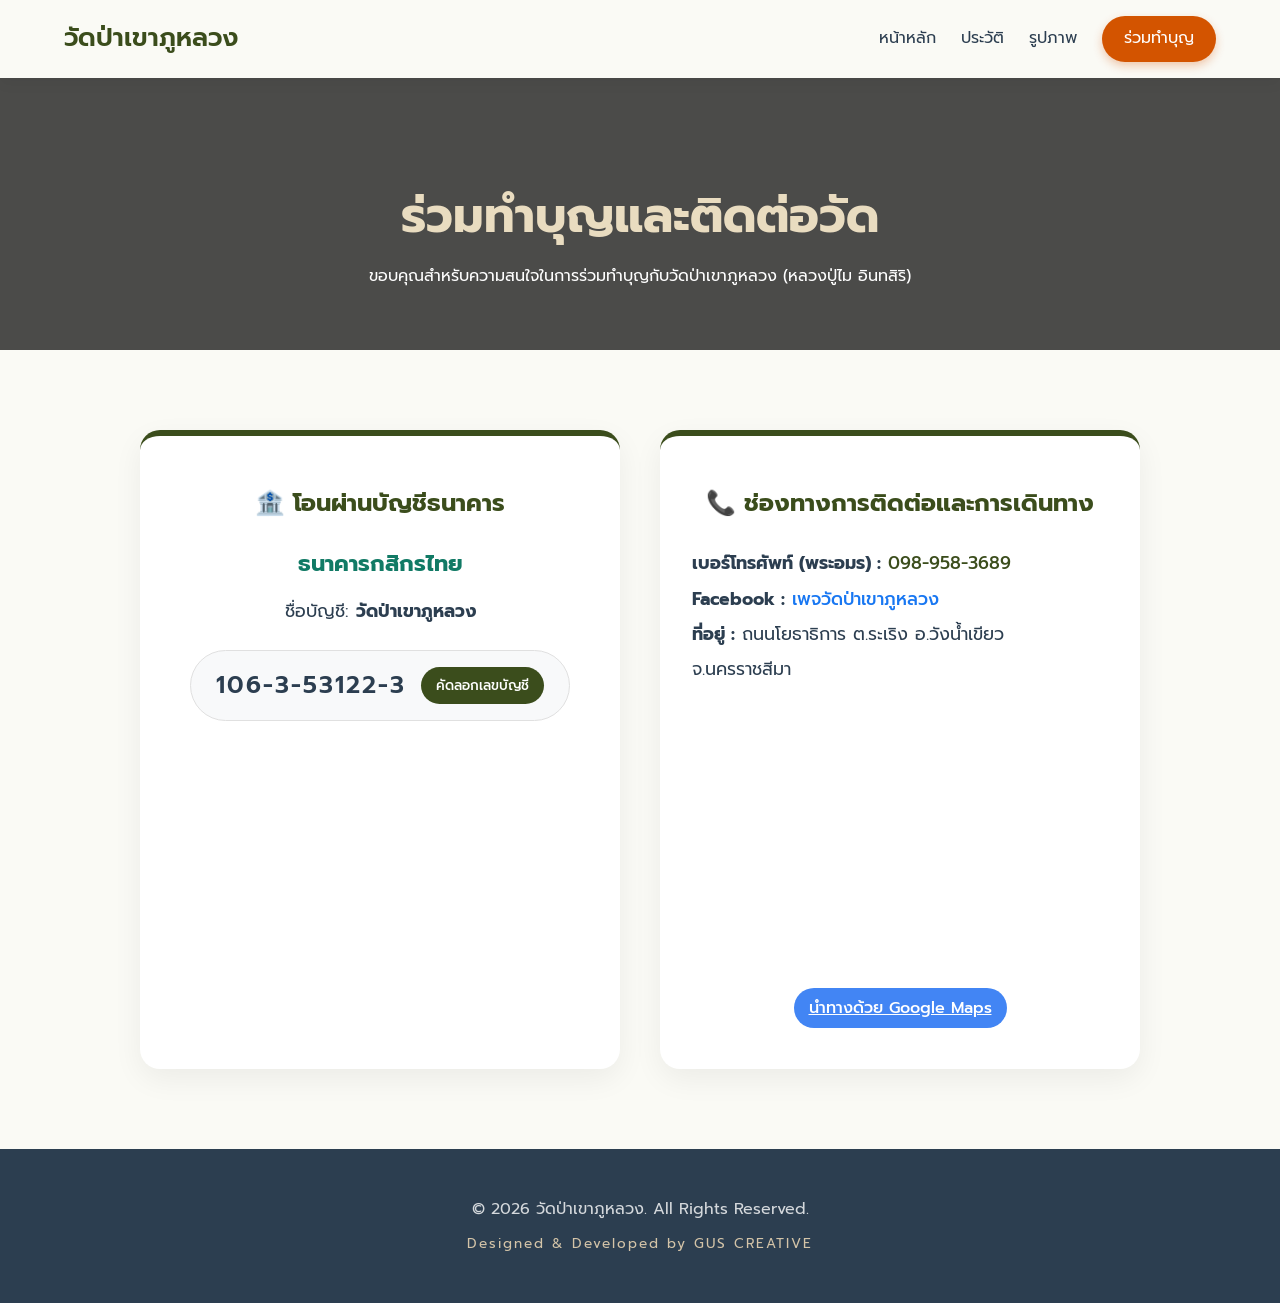
==== donate.html @ 94cb00bd "Add files via upload" ====
<!DOCTYPE html>
<html lang="th">
<head>
    <meta charset="UTF-8">
    <meta name="viewport" content="width=device-width, initial-scale=1.0">
    <title>ร่วมทำบุญและติดต่อ - วัดป่าเขาภูหลวง</title>
    <link href="https://fonts.googleapis.com/css2?family=Prompt:wght@300;400;500;600&display=swap" rel="stylesheet">
    <link rel="stylesheet" href="donate.css">
</head>
<body>

    <nav>
        <div class="logo">วัดป่าเขาภูหลวง</div>
        <div class="nav-links">
            <a href="index.html">หน้าหลัก</a>
            <a href="history.html">ประวัติ</a>
            <a href="gallery.html">รูปภาพ</a>
            <a href="donate.html" class="btn-donate">ร่วมทำบุญ</a>
        </div>
    </nav>

    <header class="page-header">
        <h1>ร่วมทำบุญและติดต่อวัด</h1>
        <p>ขอบคุณสำหรับความสนใจในการร่วมทำบุญกับวัดป่าเขาภูหลวง (หลวงปู่ไม อินทสิริ)</p>
    </header>

    <section class="donation-section">
        <div class="donation-container">
            
            <div class="donation-card">
                <h3>🏦 โอนผ่านบัญชีธนาคาร</h3>
                <div class="bank-details">
                    <h4 style="color: #117a65; font-size: 1.4rem; margin-bottom: 5px;">ธนาคารกสิกรไทย</h4>
                    <p style="font-size: 1.1rem;">ชื่อบัญชี: <strong>วัดป่าเขาภูหลวง</strong></p>
                    
                    <div class="account-number">
                        <span id="accNum">106-3-53122-3</span>
                        <button onclick="copyAccount()" class="btn-copy">คัดลอกเลขบัญชี</button>
                    </div>
                </div>
            </div>

            <div class="donation-card contact-map-wrapper">
                <h3>📞 ช่องทางการติดต่อและการเดินทาง</h3>
                
                <div style="text-align: left; margin-top: 15px; line-height: 2; font-size: 1.1rem;">
                    <p>
                        <strong>เบอร์โทรศัพท์ (พระอมร) :</strong> 
                        <a href="tel:0989583689" style="color: var(--primary-color); text-decoration: none; font-weight: 500;">098-958-3689</a>
                    </p>
                    <p>
                        <strong>Facebook :</strong> 
                        <a href="https://www.facebook.com/sitluangpormai" target="_blank" style="color: #1877F2; text-decoration: none; font-weight: 500;">เพจวัดป่าเขาภูหลวง</a>
                    </p>
                    <p>
                        <strong>ที่อยู่ :</strong> ถนนโยธาธิการ ต.ระเริง อ.วังน้ำเขียว จ.นครราชสีมา
                    </p>
                </div>

                <div class="map-embed">
                    <iframe 
                        src="https://www.google.com/maps/embed?pb=!1m18!1m12!1m3!1d15443.085023964115!2d101.81057471675271!3d14.612140411802956!2m3!1f0!2f0!3f0!3m2!1i1024!2i768!4f13.1!3m3!1m2!1s0x311ea345ca52ab65%3A0x1bd0701050e1bfe3!2z4Lin4Lix4LiU4Lib4LmI4Liy4LmA4LiC4Liy4Lig4Li54Lir4Lil4Lin4LiHIChFjYmD4Lib4Li54LmI4LmE4LihKQ!5e0!3m2!1sth!2sth!4v1712668581234!5m2!1sth!2sth" 
                        width="100%" 
                        height="250" 
                        style="border:0; border-radius: 12px; margin-top: 20px;" 
                        allowfullscreen="" 
                        loading="lazy" 
                        referrerpolicy="no-referrer-when-downgrade">
                    </iframe>
                </div>
                
                <div style="margin-top: 30px;">
                    <a href="https://goo.gl/maps/sYjhA1Bx4KXVGBxV8" target="_blank" class="btn-copy" style="background-color: #4285F4;">นำทางด้วย Google Maps</a>
                </div>
            </div>
            
        </div>
    </section>

    <footer>
        <p>&copy; 2026 วัดป่าเขาภูหลวง. All Rights Reserved.</p>
        <div class="brand-credit">Designed & Developed by GUS CREATIVE</div>
    </footer>

    <script src="donate.js"></script>
</body>
</html>
---- donate.css ----
:root {
    --primary-color: #3b4d1c;
    --secondary-color: #E9DCC0; 
    --bg-color: #FAFAF5; 
    --text-dark: #2C3E50;
    --text-light: #FFFFFF;
}

* { 
    margin: 0; 
    padding: 0; 
    box-sizing: border-box; 
    font-family: 'Prompt', sans-serif; 
}

body { 
    background-color: var(--bg-color); 
    color: var(--text-dark); 
    line-height: 1.6; 
}

nav { 
    display: flex; 
    justify-content: space-between; 
    align-items: center; 
    padding: 1rem 5%; 
    background-color: rgba(250, 250, 245, 0.98); 
    position: sticky; 
    top: 0; 
    z-index: 100; 
    box-shadow: 0 4px 15px rgba(0,0,0,0.05); 
}

.logo { 
    font-size: 1.6rem; 
    font-weight: 600; 
    color: var(--primary-color); 
}

.nav-links {
    display: flex;
    align-items: center;
}

.nav-links a { 
    margin-left: 25px; 
    text-decoration: none; 
    color: var(--text-dark); 
    transition: color 0.3s; 
    font-weight: 400;
}

.nav-links a:hover { 
    color: var(--primary-color); 
}

.btn-donate { 
    background-color: #D35400; 
    color: white !important; 
    padding: 10px 22px; 
    border-radius: 25px; 
    font-weight: 500; 
    transition: all 0.3s;
    box-shadow: 0 4px 10px rgba(211, 84, 0, 0.3);
}

.btn-donate:hover {
    background-color: #E67E22;
    transform: translateY(-2px);
}

.hero { 
    min-height: 75vh; 
    display: flex;
    flex-direction: column;
    justify-content: center;
    align-items: center;
    text-align: center;
    padding: 0 20px;
    color: var(--text-light);
    background: linear-gradient(rgba(0,0,0,0.5), rgba(0,0,0,0.5)), 
                url('https://scontent.fcnx4-2.fna.fbcdn.net/v/t39.30808-6/471195833_1159694345512159_1511739356763089182_n.jpg?_nc_cat=103&ccb=1-7&_nc_sid=2a1932&_nc_ohc=rIkBIbr9P20Q7kNvwF-YS5R&_nc_oc=AdqcYTpGYsGMO0iuJV0rfl1IAyuDRtKTvavtR8X2VfYIF-puEJbiBrlplp94xKaIySbFQOxl0DuNsHIF4S7m2ZBV&_nc_zt=23&_nc_ht=scontent.fcnx4-2.fna&_nc_gid=cugwUnq4CBZCeFwXaMp7Hw&_nc_ss=7a3a8&oh=00_Af2isCaeFviKA_BOfjp_LzmVVNdBkNElm8Gs-_6reE5Hdg&oe=69DC160B') 
                center/cover no-repeat;
}

.hero h1 { 
    font-size: 3.8rem; 
    margin-bottom: 5px; 
    text-shadow: 2px 2px 8px rgba(0,0,0,0.8); 
}

.hero p { 
    font-size: 1.5rem; 
    font-weight: 300; 
    text-shadow: 1px 1px 5px rgba(0,0,0,0.8);
}

.dhamma-quote { 
    background-color: var(--secondary-color); 
    padding: 4rem 10%; 
    text-align: center; 
    color: var(--text-dark); 
    border-bottom: 4px solid var(--primary-color);
}

.dhamma-quote p { 
    font-size: 1.8rem; 
    font-style: italic; 
    font-weight: 500; 
    color: var(--primary-color);
}

.info-section { 
    padding: 5rem 10%; 
    text-align: center; 
}

.info-section h2 { 
    margin-bottom: 3.5rem; 
    color: var(--primary-color); 
    font-size: 2.2rem; 
}

.cards { 
    display: grid; 
    grid-template-columns: repeat(auto-fit, minmax(300px, 1fr)); 
    gap: 2.5rem; 
}

.card { 
    background: white; 
    padding: 3rem 2rem; 
    border-radius: 15px; 
    box-shadow: 0 10px 30px rgba(0,0,0,0.08); 
    transition: transform 0.3s, box-shadow 0.3s; 
}

.card:hover { 
    transform: translateY(-10px); 
    box-shadow: 0 15px 40px rgba(0,0,0,0.12);
}

.card h3 { 
    color: var(--primary-color); 
    margin-bottom: 1.2rem; 
    font-size: 1.4rem;
}

.card a { 
    display: inline-block; 
    margin-top: 1.5rem; 
    text-decoration: none; 
    color: var(--primary-color); 
    font-weight: 600; 
    position: relative;
}

.card a::after {
    content: '';
    position: absolute;
    width: 100%;
    height: 2px;
    background-color: var(--primary-color);
    bottom: -4px;
    left: 0;
    transition: width 0.3s;
}

.card a:hover::after {
    width: 50%;
}

.page-header {
    background: linear-gradient(rgba(0,0,0,0.7), rgba(0,0,0,0.7)), 
                url('https://scontent.fcnx4-2.fna.fbcdn.net/v/t39.30808-6/471195833_1159694345512159_1511739356763089182_n.jpg?_nc_cat=103&ccb=1-7&_nc_sid=2a1932&_nc_ohc=rIkBIbr9P20Q7kNvwF-YS5R&_nc_oc=AdqcYTpGYsGMO0iuJV0rfl1IAyuDRtKTvavtR8X2VfYIF-puEJbiBrlplp94xKaIySbFQOxl0DuNsHIF4S7m2ZBV&_nc_zt=23&_nc_ht=scontent.fcnx4-2.fna&_nc_gid=cugwUnq4CBZCeFwXaMp7Hw&_nc_ss=7a3a8&oh=00_Af2isCaeFviKA_BOfjp_LzmVVNdBkNElm8Gs-_6reE5Hdg&oe=69DC160B') 
                center/cover no-repeat;
    color: var(--text-light);
    text-align: center;
    padding: 100px 20px 60px;
}

.page-header h1 {
    font-size: 3rem;
    margin-bottom: 10px;
    color: var(--secondary-color);
}

.donation-section {
    padding: 5rem 10%;
    background-color: var(--bg-color);
}

.donation-container {
    display: flex;
    flex-wrap: wrap;
    gap: 40px;
    justify-content: center;
    max-width: 1000px;
    margin: 0 auto;
}

.donation-card {
    background: white;
    padding: 3rem 2rem;
    border-radius: 20px;
    box-shadow: 0 10px 30px rgba(0,0,0,0.06);
    flex: 1;
    min-width: 300px;
    text-align: center;
    border-top: 6px solid var(--primary-color);
}

.donation-card h3 {
    color: var(--primary-color);
    margin-bottom: 1.5rem;
    font-size: 1.5rem;
}

.bank-details {
    display: flex;
    flex-direction: column;
    align-items: center;
    gap: 10px;
    margin-top: 20px;
}

.bank-name {
    color: #117a65;
    font-size: 1.4rem;
    margin-bottom: 5px;
}

.account-name {
    font-size: 1.1rem;
}

.account-number {
    display: inline-flex;
    align-items: center;
    flex-wrap: wrap;
    justify-content: center;
    gap: 15px;
    background: #f8f9fa;
    padding: 15px 25px;
    border-radius: 50px;
    margin-top: 15px;
    border: 1px solid #e0e0e0;
}

.account-number span {
    font-size: 1.5rem;
    font-weight: 600;
    letter-spacing: 2px;
    color: var(--text-dark);
}

.btn-copy {
    background: var(--primary-color);
    color: white;
    border: none;
    padding: 8px 15px;
    border-radius: 20px;
    cursor: pointer;
    font-weight: 500;
    transition: background 0.3s;
}

.btn-copy:hover {
    background: #2a3814;
}

.contact-details {
    text-align: left;
    margin-top: 20px;
    line-height: 2;
    display: inline-block;
    font-size: 1.1rem;
}

.phone-link {
    color: var(--primary-color);
    text-decoration: none;
    font-weight: 500;
}

.fb-link {
    color: #1877F2;
    text-decoration: none;
    font-weight: 500;
}

.back-btn-container {
    margin-top: 40px;
}

.btn-back {
    background: var(--text-dark);
    color: white;
    padding: 10px 25px;
    border-radius: 25px;
    text-decoration: none;
    display: inline-block;
    font-weight: 500;
    transition: background 0.3s;
}

.btn-back:hover {
    background: #1a252f;
}

footer { 
    background-color: var(--text-dark); 
    color: var(--text-light); 
    text-align: center; 
    padding: 3rem 0; 
}

footer p { 
    font-size: 1rem; 
    opacity: 0.8; 
    margin-bottom: 10px;
}

.brand-credit {
    font-size: 0.85rem;
    color: #D4C4A8;
    letter-spacing: 2px;
}

@media (max-width: 768px) {
    nav {
        flex-direction: column;
        padding: 1rem;
        gap: 1rem;
    }
    
    .nav-links {
        flex-wrap: wrap; 
        justify-content: center;
        gap: 15px;
    }
    
    .nav-links a {
        margin-left: 0;
        font-size: 1rem;
    }

    .hero {
        min-height: 60vh;
        padding: 2rem 20px;
    }

    .hero h1 {
        font-size: 2.5rem; 
    }

    .dhamma-quote {
        padding: 3rem 5%;
    }

    .info-section {
        padding: 4rem 5%;
    }
    
    .page-header {
        padding: 80px 20px 40px;
    }
    
    .page-header h1 {
        font-size: 2.2rem;
    }
}
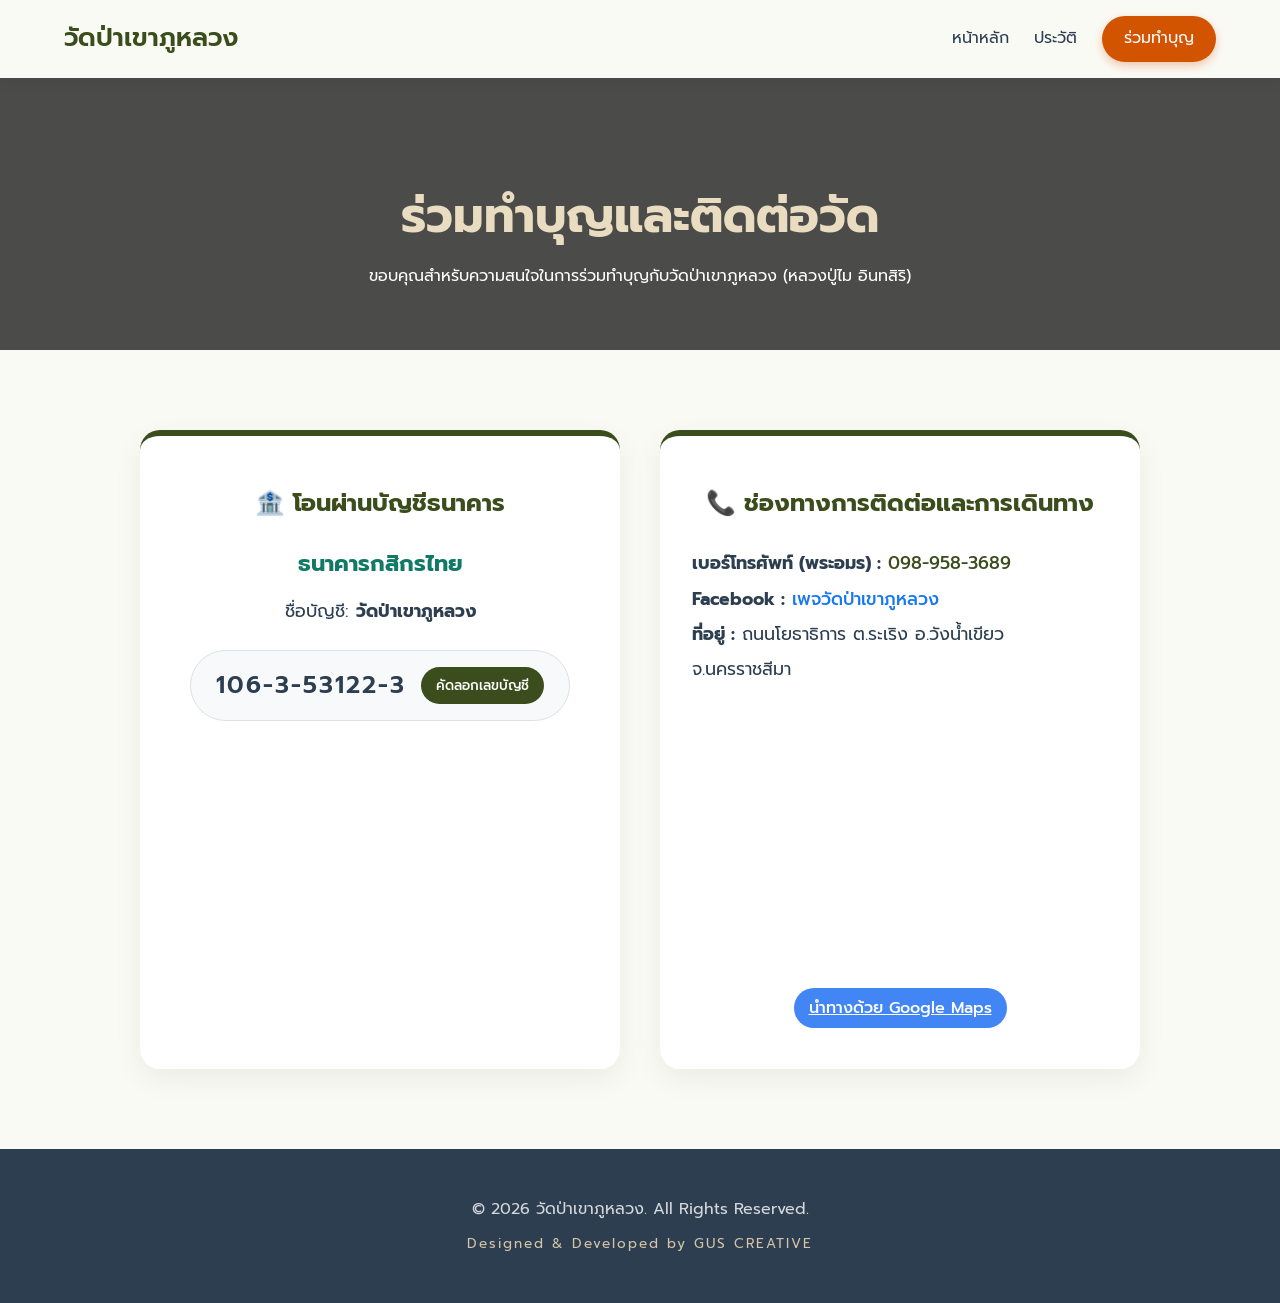
==== commit a8790351: "Update donate.html" ====
--- a/donate.html
+++ b/donate.html
@@ -14,7 +14,6 @@
         <div class="nav-links">
             <a href="index.html">หน้าหลัก</a>
             <a href="history.html">ประวัติ</a>
-            <a href="gallery.html">รูปภาพ</a>
             <a href="donate.html" class="btn-donate">ร่วมทำบุญ</a>
         </div>
     </nav>
@@ -84,4 +83,4 @@
 
     <script src="donate.js"></script>
 </body>
-</html>+</html>
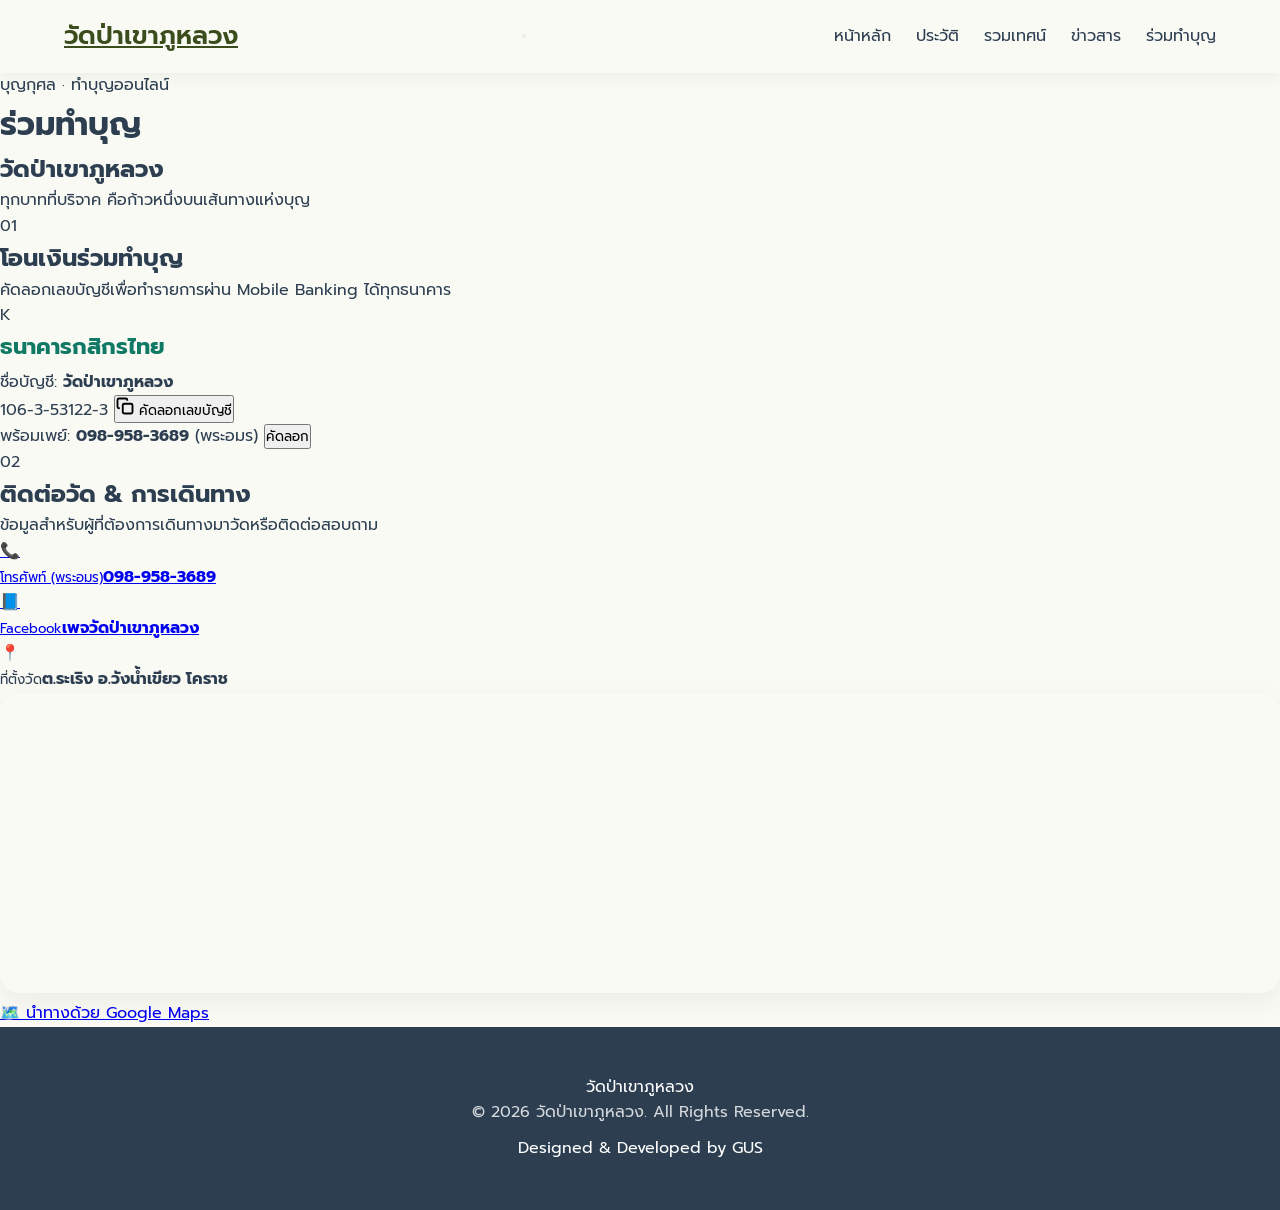
==== commit d1b16095: "Update donate.html" ====
--- a/donate.html
+++ b/donate.html
@@ -1,86 +1,117 @@
 <!DOCTYPE html>
 <html lang="th">
 <head>
-    <meta charset="UTF-8">
-    <meta name="viewport" content="width=device-width, initial-scale=1.0">
-    <title>ร่วมทำบุญและติดต่อ - วัดป่าเขาภูหลวง</title>
-    <link href="https://fonts.googleapis.com/css2?family=Prompt:wght@300;400;500;600&display=swap" rel="stylesheet">
-    <link rel="stylesheet" href="donate.css">
+  <meta charset="UTF-8">
+  <meta name="viewport" content="width=device-width, initial-scale=1.0">
+  <title>ร่วมทำบุญ — วัดป่าเขาภูหลวง</title>
+  <link href="https://fonts.googleapis.com/css2?family=Noto+Serif+Thai:wght@300;400;500;600;700&family=Prompt:wght@300;400;500;600&display=swap" rel="stylesheet">
+  <link rel="stylesheet" href="donate.css">
 </head>
 <body>
 
-    <nav>
-        <div class="logo">วัดป่าเขาภูหลวง</div>
-        <div class="nav-links">
-            <a href="index.html">หน้าหลัก</a>
-            <a href="history.html">ประวัติ</a>
-            <a href="donate.html" class="btn-donate">ร่วมทำบุญ</a>
-        </div>
-    </nav>
+<nav>
+  <a href="index.html" class="logo">วัดป่าเขาภูหลวง</a>
+  
+  <button class="hamburger" id="hamburgerNav" aria-label="เมนูหลัก">
+    <span></span><span></span><span></span>
+  </button>
 
-    <header class="page-header">
-        <h1>ร่วมทำบุญและติดต่อวัด</h1>
-        <p>ขอบคุณสำหรับความสนใจในการร่วมทำบุญกับวัดป่าเขาภูหลวง (หลวงปู่ไม อินทสิริ)</p>
-    </header>
+  <div class="nav-links" id="mainNavLinks">
+    <a href="index.html">หน้าหลัก</a>
+    <a href="history.html">ประวัติ</a>
+    <a href="teachings.html">รวมเทศน์</a>
+    <a href="news.html">ข่าวสาร</a>
+    <a href="donate.html" class="btn-donate-nav active-link">ร่วมทำบุญ</a>
+  </div>
+</nav>
 
-    <section class="donation-section">
-        <div class="donation-container">
-            
-            <div class="donation-card">
-                <h3>🏦 โอนผ่านบัญชีธนาคาร</h3>
-                <div class="bank-details">
-                    <h4 style="color: #117a65; font-size: 1.4rem; margin-bottom: 5px;">ธนาคารกสิกรไทย</h4>
-                    <p style="font-size: 1.1rem;">ชื่อบัญชี: <strong>วัดป่าเขาภูหลวง</strong></p>
-                    
-                    <div class="account-number">
-                        <span id="accNum">106-3-53122-3</span>
-                        <button onclick="copyAccount()" class="btn-copy">คัดลอกเลขบัญชี</button>
-                    </div>
-                </div>
-            </div>
+<header class="page-hero">
+  <div class="lotus-bg"></div>
+  <div class="hero-inner">
+    <div class="hero-tag">บุญกุศล · ทำบุญออนไลน์</div>
+    <h1>ร่วมทำบุญ</h1>
+    <h2 class="hero-sub">วัดป่าเขาภูหลวง</h2>
+    <p>ทุกบาทที่บริจาค คือก้าวหนึ่งบนเส้นทางแห่งบุญ</p>
+  </div>
+</header>
 
-            <div class="donation-card contact-map-wrapper">
-                <h3>📞 ช่องทางการติดต่อและการเดินทาง</h3>
-                
-                <div style="text-align: left; margin-top: 15px; line-height: 2; font-size: 1.1rem;">
-                    <p>
-                        <strong>เบอร์โทรศัพท์ (พระอมร) :</strong> 
-                        <a href="tel:0989583689" style="color: var(--primary-color); text-decoration: none; font-weight: 500;">098-958-3689</a>
-                    </p>
-                    <p>
-                        <strong>Facebook :</strong> 
-                        <a href="https://www.facebook.com/sitluangpormai" target="_blank" style="color: #1877F2; text-decoration: none; font-weight: 500;">เพจวัดป่าเขาภูหลวง</a>
-                    </p>
-                    <p>
-                        <strong>ที่อยู่ :</strong> ถนนโยธาธิการ ต.ระเริง อ.วังน้ำเขียว จ.นครราชสีมา
-                    </p>
-                </div>
+<main class="donate-main">
 
-                <div class="map-embed">
-                    <iframe 
-                        src="https://www.google.com/maps/embed?pb=!1m18!1m12!1m3!1d15443.085023964115!2d101.81057471675271!3d14.612140411802956!2m3!1f0!2f0!3f0!3m2!1i1024!2i768!4f13.1!3m3!1m2!1s0x311ea345ca52ab65%3A0x1bd0701050e1bfe3!2z4Lin4Lix4LiU4Lib4LmI4Liy4LmA4LiC4Liy4Lig4Li54Lir4Lil4Lin4LiHIChFjYmD4Lib4Li54LmI4LmE4LihKQ!5e0!3m2!1sth!2sth!4v1712668581234!5m2!1sth!2sth" 
-                        width="100%" 
-                        height="250" 
-                        style="border:0; border-radius: 12px; margin-top: 20px;" 
-                        allowfullscreen="" 
-                        loading="lazy" 
-                        referrerpolicy="no-referrer-when-downgrade">
-                    </iframe>
-                </div>
-                
-                <div style="margin-top: 30px;">
-                    <a href="https://goo.gl/maps/sYjhA1Bx4KXVGBxV8" target="_blank" class="btn-copy" style="background-color: #4285F4;">นำทางด้วย Google Maps</a>
-                </div>
-            </div>
-            
-        </div>
-    </section>
+  <section class="section-block">
+    <div class="section-head">
+      <span class="sec-num">01</span>
+      <div>
+        <h2 class="sec-title">โอนเงินร่วมทำบุญ</h2>
+        <p class="sec-desc">คัดลอกเลขบัญชีเพื่อทำรายการผ่าน Mobile Banking ได้ทุกธนาคาร</p>
+      </div>
+    </div>
 
-    <footer>
-        <p>&copy; 2026 วัดป่าเขาภูหลวง. All Rights Reserved.</p>
-        <div class="brand-credit">Designed & Developed by GUS CREATIVE</div>
-    </footer>
+    <div class="simple-donate-card">
+      <div class="bank-icon-large">K</div>
+      <h3 class="bank-name">ธนาคารกสิกรไทย</h3>
+      <p class="acc-name">ชื่อบัญชี: <b>วัดป่าเขาภูหลวง</b></p>
+      
+      <div class="acc-box">
+        <span class="acc-number">106-3-53122-3</span>
+        <button class="btn-copy-main" onclick="copyText('1063531223', 'คัดลอกเลขบัญชีเรียบร้อย ✓')">
+          <svg width="18" height="18" viewBox="0 0 24 24" fill="none" stroke="currentColor" stroke-width="2.5"><rect x="9" y="9" width="13" height="13" rx="2"/><path d="M5 15H4a2 2 0 01-2-2V4a2 2 0 012-2h9a2 2 0 012 2v1"/></svg>
+          คัดลอกเลขบัญชี
+        </button>
+      </div>
 
-    <script src="donate.js"></script>
+      <div class="promptpay-box">
+        <span>พร้อมเพย์: <b>098-958-3689</b> (พระอมร)</span>
+        <button class="btn-copy-small" onclick="copyText('0989583689', 'คัดลอกเบอร์พร้อมเพย์เรียบร้อย ✓')">คัดลอก</button>
+      </div>
+    </div>
+  </section>
+
+  <section class="section-block section-alt">
+    <div class="section-head">
+      <span class="sec-num">02</span>
+      <div>
+        <h2 class="sec-title">ติดต่อวัด & การเดินทาง</h2>
+        <p class="sec-desc">ข้อมูลสำหรับผู้ที่ต้องการเดินทางมาวัดหรือติดต่อสอบถาม</p>
+      </div>
+    </div>
+
+    <div class="contact-row">
+      <a href="tel:0989583689" class="contact-pill">
+        <div class="c-icon phone-icon">📞</div>
+        <div><small>โทรศัพท์ (พระอมร)</small><b>098-958-3689</b></div>
+      </a>
+      <a href="https://www.facebook.com/sitluangpormai" target="_blank" class="contact-pill">
+        <div class="c-icon fb-icon">📘</div>
+        <div><small>Facebook</small><b>เพจวัดป่าเขาภูหลวง</b></div>
+      </a>
+      <div class="contact-pill no-link">
+        <div class="c-icon map-icon">📍</div>
+        <div><small>ที่ตั้งวัด</small><b>ต.ระเริง อ.วังน้ำเขียว โคราช</b></div>
+      </div>
+    </div>
+
+    <div class="map-container">
+      <iframe
+        src="https://www.google.com/maps/embed?pb=!1m18!1m12!1m3!1d115132.88046399127!2d101.691765!3d14.545163!2m3!1f0!2f0!3f0!3m2!1i1024!2i768!4f13.1!3m3!1m2!1s0x311c47091deec6a1%3A0xeae06c8272635a6!2z4Lin4Lix4LiU4Lib4LmI4Liy4LmA4LiC4Liy4Lig4Li54Lir4Lil4Lin4LiH!5e0!3m2!1sth!2sth!4v1700000000000!5m2!1sth!2sth"
+        width="100%" height="300" style="border:0;border-radius:20px; box-shadow: 0 8px 30px rgba(0,0,0,0.06);" allowfullscreen loading="lazy">
+      </iframe>
+      <div class="map-btn-wrapper">
+        <a href="https://goo.gl/maps/sYjhA1Bx4KXVGBxV8" target="_blank" class="btn-maps">🗺️ นำทางด้วย Google Maps</a>
+      </div>
+    </div>
+  </section>
+
+</main>
+
+<footer>
+  <div class="footer-in">
+    <div class="footer-logo">วัดป่าเขาภูหลวง</div>
+    <p>© 2026 วัดป่าเขาภูหลวง. All Rights Reserved.</p>
+    <div class="footer-credit">Designed & Developed by GUS </div>
+  </div>
+</footer>
+
+<div id="toast" class="toast"></div>
+<script src="donate.js"></script>
 </body>
 </html>
--- a/donate.css
+++ b/donate.css
@@ -78,8 +78,8 @@
     text-align: center;
     padding: 0 20px;
     color: var(--text-light);
-    background: linear-gradient(rgba(0,0,0,0.5), rgba(0,0,0,0.5)), 
-                url('https://scontent.fcnx4-2.fna.fbcdn.net/v/t39.30808-6/471195833_1159694345512159_1511739356763089182_n.jpg?_nc_cat=103&ccb=1-7&_nc_sid=2a1932&_nc_ohc=rIkBIbr9P20Q7kNvwF-YS5R&_nc_oc=AdqcYTpGYsGMO0iuJV0rfl1IAyuDRtKTvavtR8X2VfYIF-puEJbiBrlplp94xKaIySbFQOxl0DuNsHIF4S7m2ZBV&_nc_zt=23&_nc_ht=scontent.fcnx4-2.fna&_nc_gid=cugwUnq4CBZCeFwXaMp7Hw&_nc_ss=7a3a8&oh=00_Af2isCaeFviKA_BOfjp_LzmVVNdBkNElm8Gs-_6reE5Hdg&oe=69DC160B') 
+   background: linear-gradient(rgba(0,0,0,0.3), rgba(0,0,0,0.3)), 
+                url('หลวงปู่ไม อิน.jpg') 
                 center/cover no-repeat;
 }
 
@@ -369,4 +369,4 @@
     .page-header h1 {
         font-size: 2.2rem;
     }
-}+}
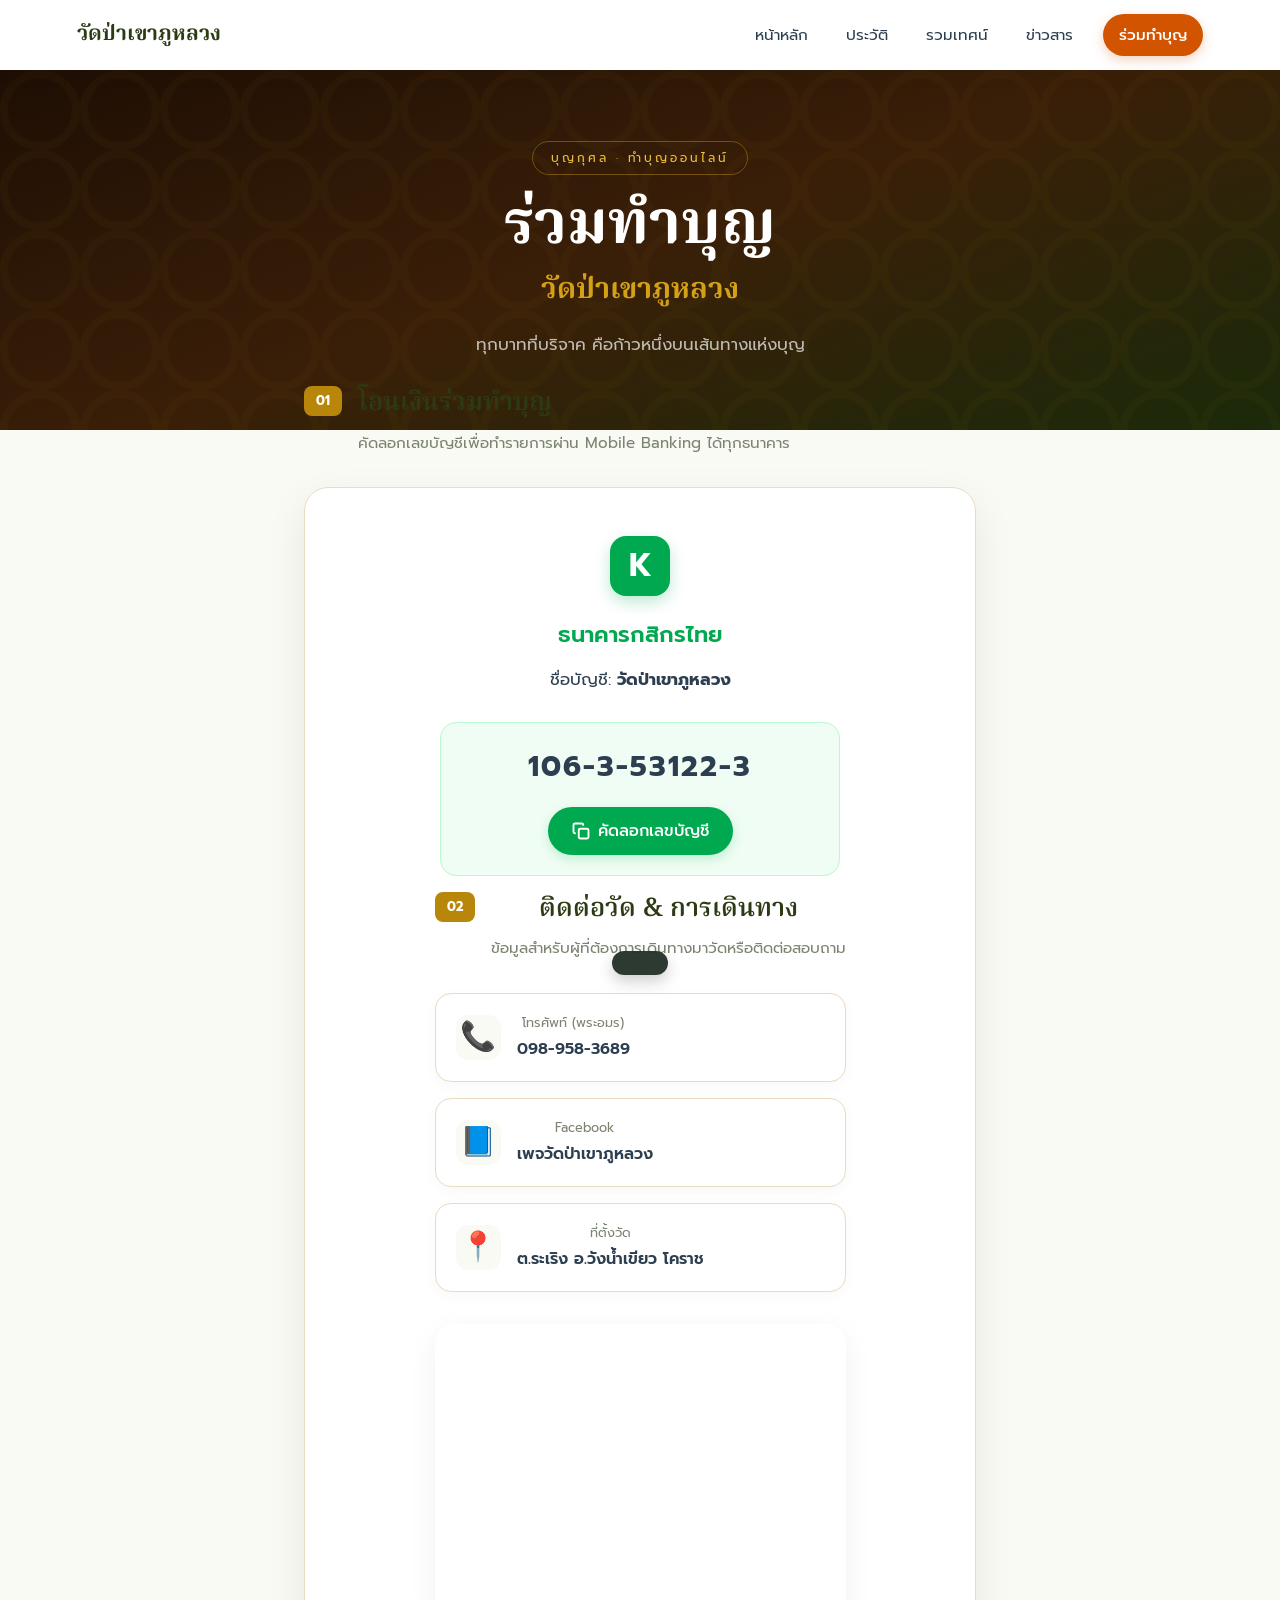
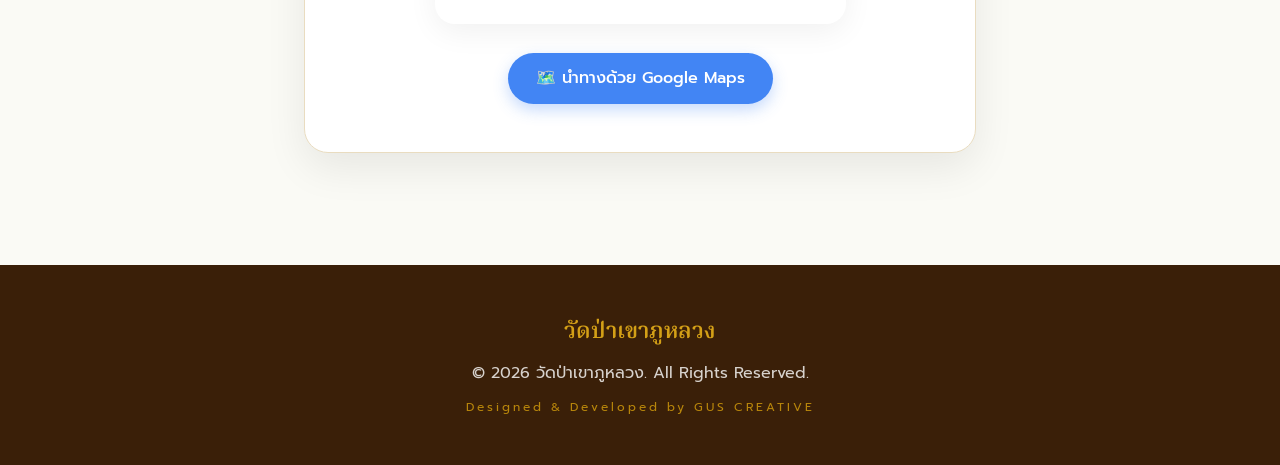
==== commit 41526572: "Update donate.html" ====
--- a/donate.html
+++ b/donate.html
@@ -59,13 +59,6 @@
         </button>
       </div>
 
-      <div class="promptpay-box">
-        <span>พร้อมเพย์: <b>098-958-3689</b> (พระอมร)</span>
-        <button class="btn-copy-small" onclick="copyText('0989583689', 'คัดลอกเบอร์พร้อมเพย์เรียบร้อย ✓')">คัดลอก</button>
-      </div>
-    </div>
-  </section>
-
   <section class="section-block section-alt">
     <div class="section-head">
       <span class="sec-num">02</span>
@@ -107,7 +100,7 @@
   <div class="footer-in">
     <div class="footer-logo">วัดป่าเขาภูหลวง</div>
     <p>© 2026 วัดป่าเขาภูหลวง. All Rights Reserved.</p>
-    <div class="footer-credit">Designed & Developed by GUS </div>
+    <div class="footer-credit">Designed & Developed by GUS CREATIVE</div>
   </div>
 </footer>
 
--- a/donate.css
+++ b/donate.css
@@ -1,372 +1,71 @@
-:root {
-    --primary-color: #3b4d1c;
-    --secondary-color: #E9DCC0; 
-    --bg-color: #FAFAF5; 
-    --text-dark: #2C3E50;
-    --text-light: #FFFFFF;
+@import url('https://fonts.googleapis.com/css2?family=Noto+Serif+Thai:wght@300;400;500;600;700&family=Prompt:wght@300;400;500;600&display=swap');
+:root{--gold:#B8860B;--gold2:#D4A017;--gold3:#F0C040;--brown:#3A1F08;--green:#2d3b15;--kbank:#00A950;--cream:#F9F6F0;--cream-dark:#E9DCC0;--bg:#FAFAF5;--text:#2C3E50;--muted:#7a8471;--orange:#D35400;--shadow:0 8px 32px rgba(58,31,8,0.06);--shadow2:0 15px 40px rgba(0,0,0,0.08)}
+*{margin:0;padding:0;box-sizing:border-box}
+html{scroll-behavior:smooth}
+body{background:var(--bg);color:var(--text);font-family:'Prompt',sans-serif;line-height:1.7}
+nav{display:flex;justify-content:space-between;align-items:center;padding:0 6%;height:70px;background:rgba(255,255,255,0.98);position:sticky;top:0;z-index:1000;box-shadow:0 4px 20px rgba(0,0,0,0.05)}
+.logo{font-family:'Noto Serif Thai',serif;font-size:1.3rem;font-weight:700;color:var(--green);text-decoration:none}
+.nav-links{display:flex;align-items:center;gap:6px}
+.nav-links a{text-decoration:none;color:var(--text);font-size:0.95rem;padding:8px 16px;border-radius:50px;transition:all 0.2s}
+.nav-links a:hover{background:var(--cream);color:var(--green)}
+.btn-donate-nav{background:var(--orange)!important;color:white!important;font-weight:500!important;box-shadow:0 4px 12px rgba(211,84,0,0.25);margin-left:8px}
+.btn-donate-nav:hover{background:#B34A00!important;transform:translateY(-2px);box-shadow:0 6px 15px rgba(211,84,0,0.35)}
+.page-hero{min-height:40vh;background:linear-gradient(160deg,#1e0e04 0%,#3A1F08 50%,#1a2a0a 100%);display:flex;align-items:center;justify-content:center;text-align:center;position:relative;overflow:hidden;padding:4rem 2rem}
+.lotus-bg{position:absolute;inset:0;background:url("data:image/svg+xml,%3Csvg width='80' height='80' viewBox='0 0 80 80' xmlns='http://www.w3.org/2000/svg'%3E%3Cg fill='%23B8860B' fill-opacity='0.05'%3E%3Cpath d='M40 0C18 0 0 18 0 40s18 40 40 40 40-18 40-40S62 0 40 0zm0 72C22 72 8 58 8 40S22 8 40 8s32 14 32 32-14 32-32 32z'/%3E%3C/g%3E%3C/svg%3E");opacity:0.8}
+.hero-inner{position:relative;z-index:1;animation:fadeUp 0.8s ease both}
+@keyframes fadeUp{from{opacity:0;transform:translateY(20px)}to{opacity:1;transform:none}}
+.hero-tag{display:inline-block;border:1px solid rgba(212,160,23,0.4);color:var(--gold3);font-size:0.75rem;letter-spacing:3px;padding:6px 18px;border-radius:50px;margin-bottom:1.2rem}
+.page-hero h1{font-family:'Noto Serif Thai',serif;font-size:clamp(2.5rem,5vw,3.8rem);color:#fff;line-height:1.1;margin-bottom:5px}
+.hero-sub{font-family:'Noto Serif Thai',serif;font-size:clamp(1.2rem,2.5vw,1.8rem);color:var(--gold2);margin-bottom:1rem}
+.page-hero p{color:rgba(255,255,255,0.7);font-size:1.05rem}
+.donate-main{max-width:800px;margin:-3rem auto 0;padding:0 5% 5rem;display:flex;flex-direction:column;gap:4rem;position:relative;z-index:10}
+.section-head{display:flex;align-items:flex-start;gap:16px;margin-bottom:2rem}
+.sec-num{background:var(--gold);color:#fff;font-weight:700;font-size:0.8rem;padding:4px 12px;border-radius:8px;margin-top:4px}
+.sec-title{font-family:'Noto Serif Thai',serif;font-size:1.6rem;color:var(--green);margin-bottom:4px;font-weight:600}
+.sec-desc{color:var(--muted);font-size:0.95rem}
+.simple-donate-card{background:#fff;border-radius:24px;box-shadow:var(--shadow2);border:1px solid var(--cream-dark);padding:3rem 2rem;text-align:center;display:flex;flex-direction:column;align-items:center;gap:12px;animation:fadeUp 0.6s ease}
+.bank-icon-large{background:var(--kbank);color:white;width:60px;height:60px;border-radius:16px;display:flex;align-items:center;justify-content:center;font-size:2rem;font-weight:700;box-shadow:0 6px 15px rgba(0,169,80,0.25);margin-bottom:8px}
+.bank-name{color:var(--kbank);font-size:1.4rem;font-weight:600}
+.acc-name{color:var(--text);font-size:1.05rem}
+.acc-box{background:#f0fdf4;border:1px solid #bbf7d0;border-radius:16px;padding:20px 30px;display:flex;flex-direction:column;align-items:center;gap:15px;margin-top:15px;width:100%;max-width:400px}
+.acc-number{font-size:1.8rem;font-weight:700;color:var(--text);letter-spacing:2px}
+.btn-copy-main{background:var(--kbank);color:#fff;border:none;padding:12px 24px;border-radius:50px;font-family:'Prompt',sans-serif;font-size:1rem;font-weight:500;cursor:pointer;display:flex;align-items:center;gap:8px;transition:0.2s;box-shadow:0 4px 12px rgba(0,169,80,0.2)}
+.btn-copy-main:hover{transform:translateY(-2px);box-shadow:0 6px 16px rgba(0,169,80,0.3);background:#008a41}
+.promptpay-box{margin-top:20px;padding-top:20px;border-top:1px dashed var(--cream-dark);display:flex;align-items:center;justify-content:center;gap:12px;flex-wrap:wrap;color:var(--muted);font-size:0.95rem}
+.promptpay-box b{color:var(--text)}
+.btn-copy-small{background:#fff;border:1px solid var(--cream-dark);color:var(--muted);padding:4px 12px;border-radius:50px;font-family:'Prompt',sans-serif;font-size:0.8rem;cursor:pointer;transition:0.2s}
+.btn-copy-small:hover{background:var(--cream-dark);color:var(--text)}
+.contact-row{display:grid;grid-template-columns:repeat(auto-fit,minmax(220px,1fr));gap:16px;margin-bottom:2rem}
+.contact-pill{display:flex;align-items:center;gap:16px;padding:18px 20px;background:#fff;border:1px solid var(--cream-dark);border-radius:16px;text-decoration:none;color:var(--text);transition:all 0.2s;box-shadow:0 4px 15px rgba(0,0,0,0.03)}
+.contact-pill:hover{transform:translateY(-3px);box-shadow:var(--shadow);border-color:var(--gold)}
+.contact-pill.no-link:hover{transform:none;box-shadow:0 4px 15px rgba(0,0,0,0.03);border-color:var(--cream-dark);cursor:default}
+.c-icon{font-size:1.8rem;flex-shrink:0;display:flex;align-items:center;justify-content:center;width:45px;height:45px;border-radius:12px;background:var(--bg)}
+.contact-pill small{display:block;font-size:0.8rem;color:var(--muted);margin-bottom:2px}
+.contact-pill b{font-size:1rem;font-weight:600;color:var(--text)}
+.map-container{position:relative}
+.map-btn-wrapper{text-align:center;margin-top:20px}
+.btn-maps{display:inline-block;background:#4285F4;color:#fff;text-decoration:none;padding:12px 28px;border-radius:50px;font-size:1rem;font-weight:500;transition:all 0.2s;box-shadow:0 6px 15px rgba(66,133,244,0.3)}
+.btn-maps:hover{transform:translateY(-2px);box-shadow:0 8px 20px rgba(66,133,244,0.4);background:#2b6bd8}
+footer{background:var(--brown);color:rgba(255,255,255,0.8);padding:3rem 0;text-align:center;margin-top:2rem}
+.footer-logo{font-family:'Noto Serif Thai',serif;font-size:1.4rem;color:var(--gold2);font-weight:600;margin-bottom:8px}
+.footer-credit{font-size:0.75rem;color:var(--gold);letter-spacing:3px;margin-top:10px}
+.toast{position:fixed;bottom:25px;left:50%;transform:translateX(-50%) translateY(100px);background:rgba(34,48,38,0.95);color:#fff;padding:12px 28px;border-radius:50px;font-size:0.95rem;white-space:nowrap;transition:0.4s cubic-bezier(0.68,-0.55,0.265,1.55);z-index:9999;box-shadow:0 6px 16px rgba(0,0,0,0.2);pointer-events:none}
+.toast.show{transform:translateX(-50%) translateY(0)}
+.hamburger{display:none;flex-direction:column;justify-content:space-between;width:28px;height:20px;background:transparent;border:none;cursor:pointer;z-index:1001}
+.hamburger span{width:100%;height:2.5px;background-color:var(--green);border-radius:10px;transition:all 0.3s ease}
+.hamburger.active span:nth-child(1){transform:translateY(8.5px) rotate(45deg)}
+.hamburger.active span:nth-child(2){opacity:0}
+.hamburger.active span:nth-child(3){transform:translateY(-8.5px) rotate(-45deg)}
+@media (max-width:768px){
+nav{padding:0 5%;flex-wrap:wrap}
+.hamburger{display:flex}
+.nav-links{display:none;flex-direction:column;width:100%;background:#ffffff;padding:0;border-top:none;box-shadow:0 15px 30px rgba(0,0,0,0.05);margin-top:10px;border-bottom:3px solid var(--green)}
+.nav-links.active{display:flex;padding:0 0 1.5rem 0}
+.nav-links a{width:100%;text-align:center;padding:14px 0;font-size:1.05rem;margin:0;border-radius:0}
+.nav-links a:hover,.nav-links a.active-link{background:#EFE4CC;color:var(--green);font-weight:500}
+.btn-donate-nav{background:var(--orange)!important;color:white!important;width:85%!important;max-width:320px;display:block!important;padding:12px 0!important;margin:15px auto 0 auto!important;border-radius:50px!important}
+.donate-main{padding:0 5% 4rem;margin-top:-2rem;gap:3rem}
+.simple-donate-card{padding:2rem 1.5rem}
+.acc-number{font-size:1.5rem}
+.contact-row{grid-template-columns:1fr}
 }
-
-* { 
-    margin: 0; 
-    padding: 0; 
-    box-sizing: border-box; 
-    font-family: 'Prompt', sans-serif; 
-}
-
-body { 
-    background-color: var(--bg-color); 
-    color: var(--text-dark); 
-    line-height: 1.6; 
-}
-
-nav { 
-    display: flex; 
-    justify-content: space-between; 
-    align-items: center; 
-    padding: 1rem 5%; 
-    background-color: rgba(250, 250, 245, 0.98); 
-    position: sticky; 
-    top: 0; 
-    z-index: 100; 
-    box-shadow: 0 4px 15px rgba(0,0,0,0.05); 
-}
-
-.logo { 
-    font-size: 1.6rem; 
-    font-weight: 600; 
-    color: var(--primary-color); 
-}
-
-.nav-links {
-    display: flex;
-    align-items: center;
-}
-
-.nav-links a { 
-    margin-left: 25px; 
-    text-decoration: none; 
-    color: var(--text-dark); 
-    transition: color 0.3s; 
-    font-weight: 400;
-}
-
-.nav-links a:hover { 
-    color: var(--primary-color); 
-}
-
-.btn-donate { 
-    background-color: #D35400; 
-    color: white !important; 
-    padding: 10px 22px; 
-    border-radius: 25px; 
-    font-weight: 500; 
-    transition: all 0.3s;
-    box-shadow: 0 4px 10px rgba(211, 84, 0, 0.3);
-}
-
-.btn-donate:hover {
-    background-color: #E67E22;
-    transform: translateY(-2px);
-}
-
-.hero { 
-    min-height: 75vh; 
-    display: flex;
-    flex-direction: column;
-    justify-content: center;
-    align-items: center;
-    text-align: center;
-    padding: 0 20px;
-    color: var(--text-light);
-   background: linear-gradient(rgba(0,0,0,0.3), rgba(0,0,0,0.3)), 
-                url('หลวงปู่ไม อิน.jpg') 
-                center/cover no-repeat;
-}
-
-.hero h1 { 
-    font-size: 3.8rem; 
-    margin-bottom: 5px; 
-    text-shadow: 2px 2px 8px rgba(0,0,0,0.8); 
-}
-
-.hero p { 
-    font-size: 1.5rem; 
-    font-weight: 300; 
-    text-shadow: 1px 1px 5px rgba(0,0,0,0.8);
-}
-
-.dhamma-quote { 
-    background-color: var(--secondary-color); 
-    padding: 4rem 10%; 
-    text-align: center; 
-    color: var(--text-dark); 
-    border-bottom: 4px solid var(--primary-color);
-}
-
-.dhamma-quote p { 
-    font-size: 1.8rem; 
-    font-style: italic; 
-    font-weight: 500; 
-    color: var(--primary-color);
-}
-
-.info-section { 
-    padding: 5rem 10%; 
-    text-align: center; 
-}
-
-.info-section h2 { 
-    margin-bottom: 3.5rem; 
-    color: var(--primary-color); 
-    font-size: 2.2rem; 
-}
-
-.cards { 
-    display: grid; 
-    grid-template-columns: repeat(auto-fit, minmax(300px, 1fr)); 
-    gap: 2.5rem; 
-}
-
-.card { 
-    background: white; 
-    padding: 3rem 2rem; 
-    border-radius: 15px; 
-    box-shadow: 0 10px 30px rgba(0,0,0,0.08); 
-    transition: transform 0.3s, box-shadow 0.3s; 
-}
-
-.card:hover { 
-    transform: translateY(-10px); 
-    box-shadow: 0 15px 40px rgba(0,0,0,0.12);
-}
-
-.card h3 { 
-    color: var(--primary-color); 
-    margin-bottom: 1.2rem; 
-    font-size: 1.4rem;
-}
-
-.card a { 
-    display: inline-block; 
-    margin-top: 1.5rem; 
-    text-decoration: none; 
-    color: var(--primary-color); 
-    font-weight: 600; 
-    position: relative;
-}
-
-.card a::after {
-    content: '';
-    position: absolute;
-    width: 100%;
-    height: 2px;
-    background-color: var(--primary-color);
-    bottom: -4px;
-    left: 0;
-    transition: width 0.3s;
-}
-
-.card a:hover::after {
-    width: 50%;
-}
-
-.page-header {
-    background: linear-gradient(rgba(0,0,0,0.7), rgba(0,0,0,0.7)), 
-                url('https://scontent.fcnx4-2.fna.fbcdn.net/v/t39.30808-6/471195833_1159694345512159_1511739356763089182_n.jpg?_nc_cat=103&ccb=1-7&_nc_sid=2a1932&_nc_ohc=rIkBIbr9P20Q7kNvwF-YS5R&_nc_oc=AdqcYTpGYsGMO0iuJV0rfl1IAyuDRtKTvavtR8X2VfYIF-puEJbiBrlplp94xKaIySbFQOxl0DuNsHIF4S7m2ZBV&_nc_zt=23&_nc_ht=scontent.fcnx4-2.fna&_nc_gid=cugwUnq4CBZCeFwXaMp7Hw&_nc_ss=7a3a8&oh=00_Af2isCaeFviKA_BOfjp_LzmVVNdBkNElm8Gs-_6reE5Hdg&oe=69DC160B') 
-                center/cover no-repeat;
-    color: var(--text-light);
-    text-align: center;
-    padding: 100px 20px 60px;
-}
-
-.page-header h1 {
-    font-size: 3rem;
-    margin-bottom: 10px;
-    color: var(--secondary-color);
-}
-
-.donation-section {
-    padding: 5rem 10%;
-    background-color: var(--bg-color);
-}
-
-.donation-container {
-    display: flex;
-    flex-wrap: wrap;
-    gap: 40px;
-    justify-content: center;
-    max-width: 1000px;
-    margin: 0 auto;
-}
-
-.donation-card {
-    background: white;
-    padding: 3rem 2rem;
-    border-radius: 20px;
-    box-shadow: 0 10px 30px rgba(0,0,0,0.06);
-    flex: 1;
-    min-width: 300px;
-    text-align: center;
-    border-top: 6px solid var(--primary-color);
-}
-
-.donation-card h3 {
-    color: var(--primary-color);
-    margin-bottom: 1.5rem;
-    font-size: 1.5rem;
-}
-
-.bank-details {
-    display: flex;
-    flex-direction: column;
-    align-items: center;
-    gap: 10px;
-    margin-top: 20px;
-}
-
-.bank-name {
-    color: #117a65;
-    font-size: 1.4rem;
-    margin-bottom: 5px;
-}
-
-.account-name {
-    font-size: 1.1rem;
-}
-
-.account-number {
-    display: inline-flex;
-    align-items: center;
-    flex-wrap: wrap;
-    justify-content: center;
-    gap: 15px;
-    background: #f8f9fa;
-    padding: 15px 25px;
-    border-radius: 50px;
-    margin-top: 15px;
-    border: 1px solid #e0e0e0;
-}
-
-.account-number span {
-    font-size: 1.5rem;
-    font-weight: 600;
-    letter-spacing: 2px;
-    color: var(--text-dark);
-}
-
-.btn-copy {
-    background: var(--primary-color);
-    color: white;
-    border: none;
-    padding: 8px 15px;
-    border-radius: 20px;
-    cursor: pointer;
-    font-weight: 500;
-    transition: background 0.3s;
-}
-
-.btn-copy:hover {
-    background: #2a3814;
-}
-
-.contact-details {
-    text-align: left;
-    margin-top: 20px;
-    line-height: 2;
-    display: inline-block;
-    font-size: 1.1rem;
-}
-
-.phone-link {
-    color: var(--primary-color);
-    text-decoration: none;
-    font-weight: 500;
-}
-
-.fb-link {
-    color: #1877F2;
-    text-decoration: none;
-    font-weight: 500;
-}
-
-.back-btn-container {
-    margin-top: 40px;
-}
-
-.btn-back {
-    background: var(--text-dark);
-    color: white;
-    padding: 10px 25px;
-    border-radius: 25px;
-    text-decoration: none;
-    display: inline-block;
-    font-weight: 500;
-    transition: background 0.3s;
-}
-
-.btn-back:hover {
-    background: #1a252f;
-}
-
-footer { 
-    background-color: var(--text-dark); 
-    color: var(--text-light); 
-    text-align: center; 
-    padding: 3rem 0; 
-}
-
-footer p { 
-    font-size: 1rem; 
-    opacity: 0.8; 
-    margin-bottom: 10px;
-}
-
-.brand-credit {
-    font-size: 0.85rem;
-    color: #D4C4A8;
-    letter-spacing: 2px;
-}
-
-@media (max-width: 768px) {
-    nav {
-        flex-direction: column;
-        padding: 1rem;
-        gap: 1rem;
-    }
-    
-    .nav-links {
-        flex-wrap: wrap; 
-        justify-content: center;
-        gap: 15px;
-    }
-    
-    .nav-links a {
-        margin-left: 0;
-        font-size: 1rem;
-    }
-
-    .hero {
-        min-height: 60vh;
-        padding: 2rem 20px;
-    }
-
-    .hero h1 {
-        font-size: 2.5rem; 
-    }
-
-    .dhamma-quote {
-        padding: 3rem 5%;
-    }
-
-    .info-section {
-        padding: 4rem 5%;
-    }
-    
-    .page-header {
-        padding: 80px 20px 40px;
-    }
-    
-    .page-header h1 {
-        font-size: 2.2rem;
-    }
-}
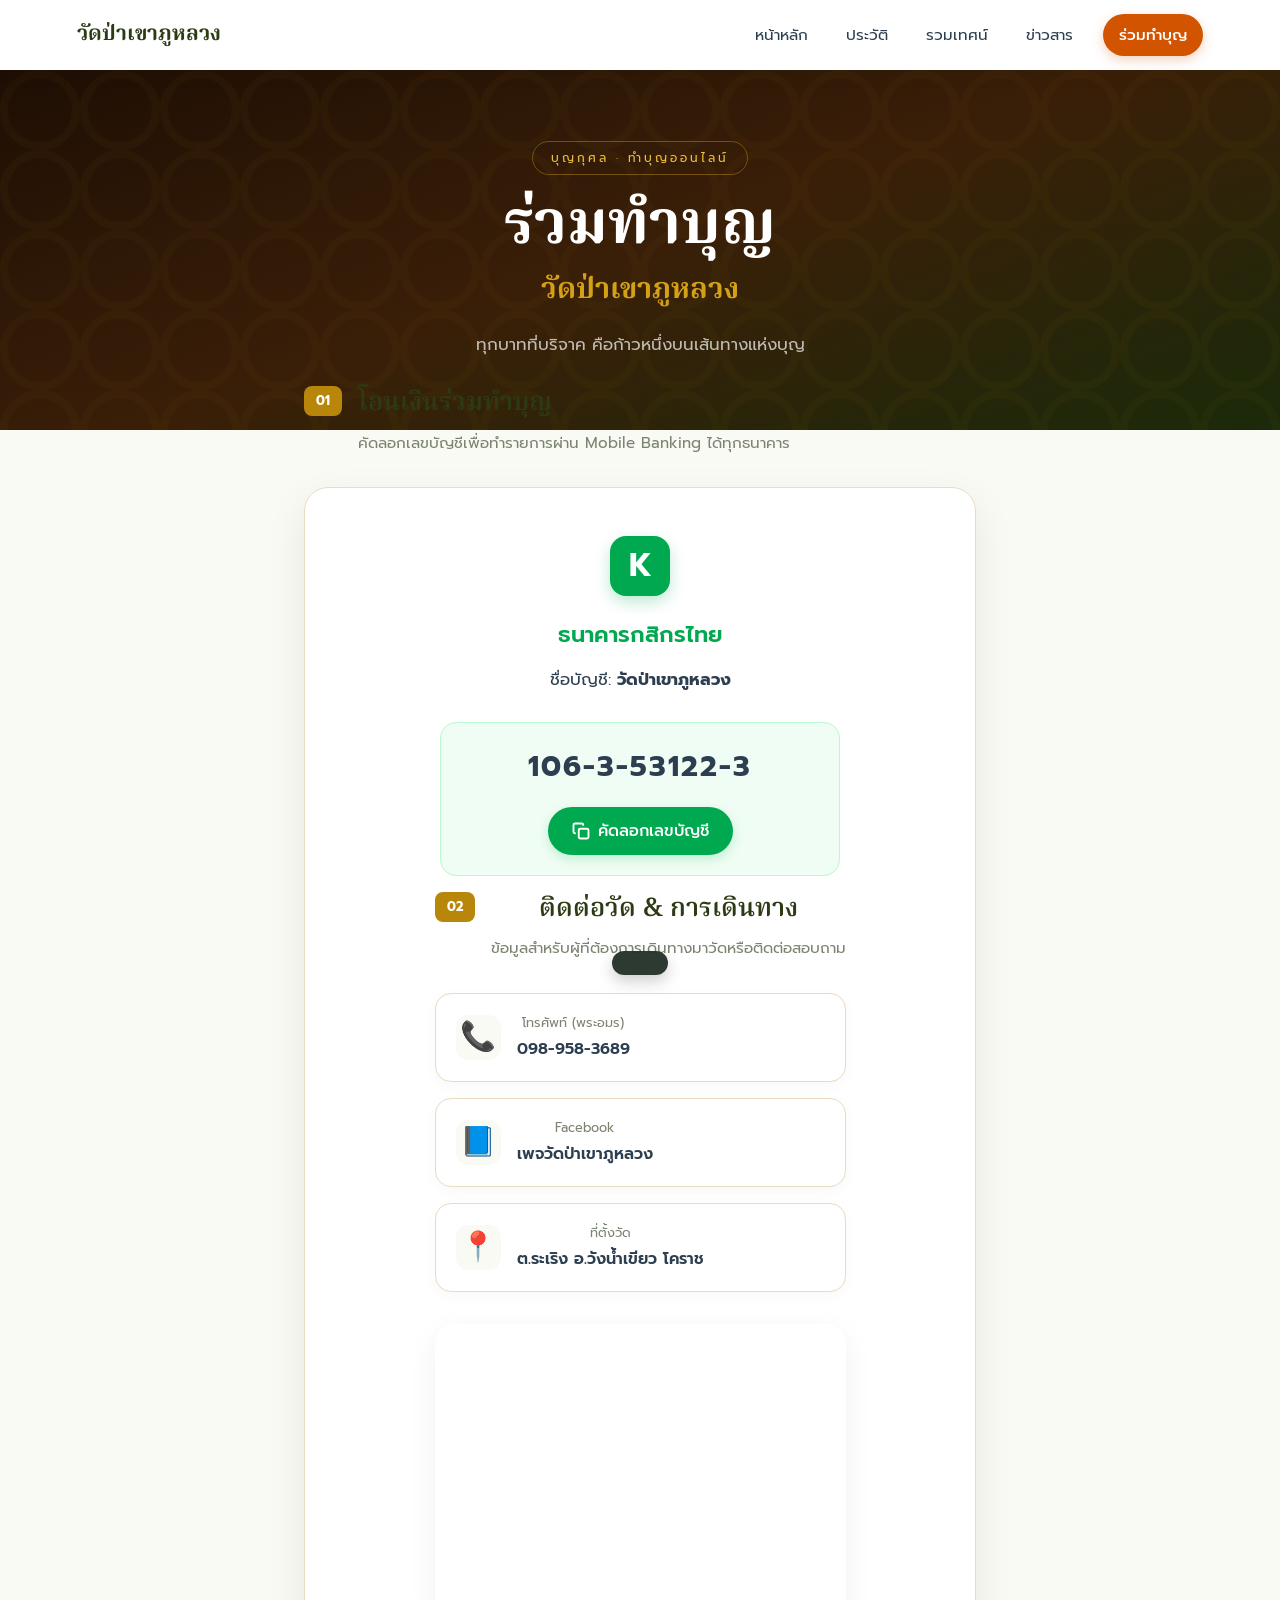
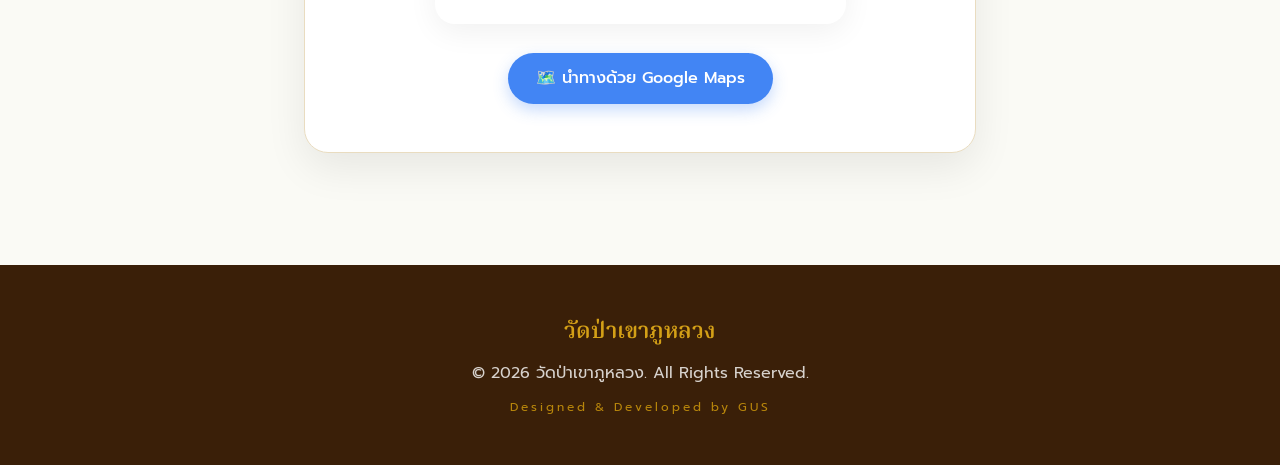
==== commit 345669f2: "Update donate.html" ====
--- a/donate.html
+++ b/donate.html
@@ -100,7 +100,7 @@
   <div class="footer-in">
     <div class="footer-logo">วัดป่าเขาภูหลวง</div>
     <p>© 2026 วัดป่าเขาภูหลวง. All Rights Reserved.</p>
-    <div class="footer-credit">Designed & Developed by GUS CREATIVE</div>
+    <div class="footer-credit">Designed & Developed by GUS </div>
   </div>
 </footer>
 
